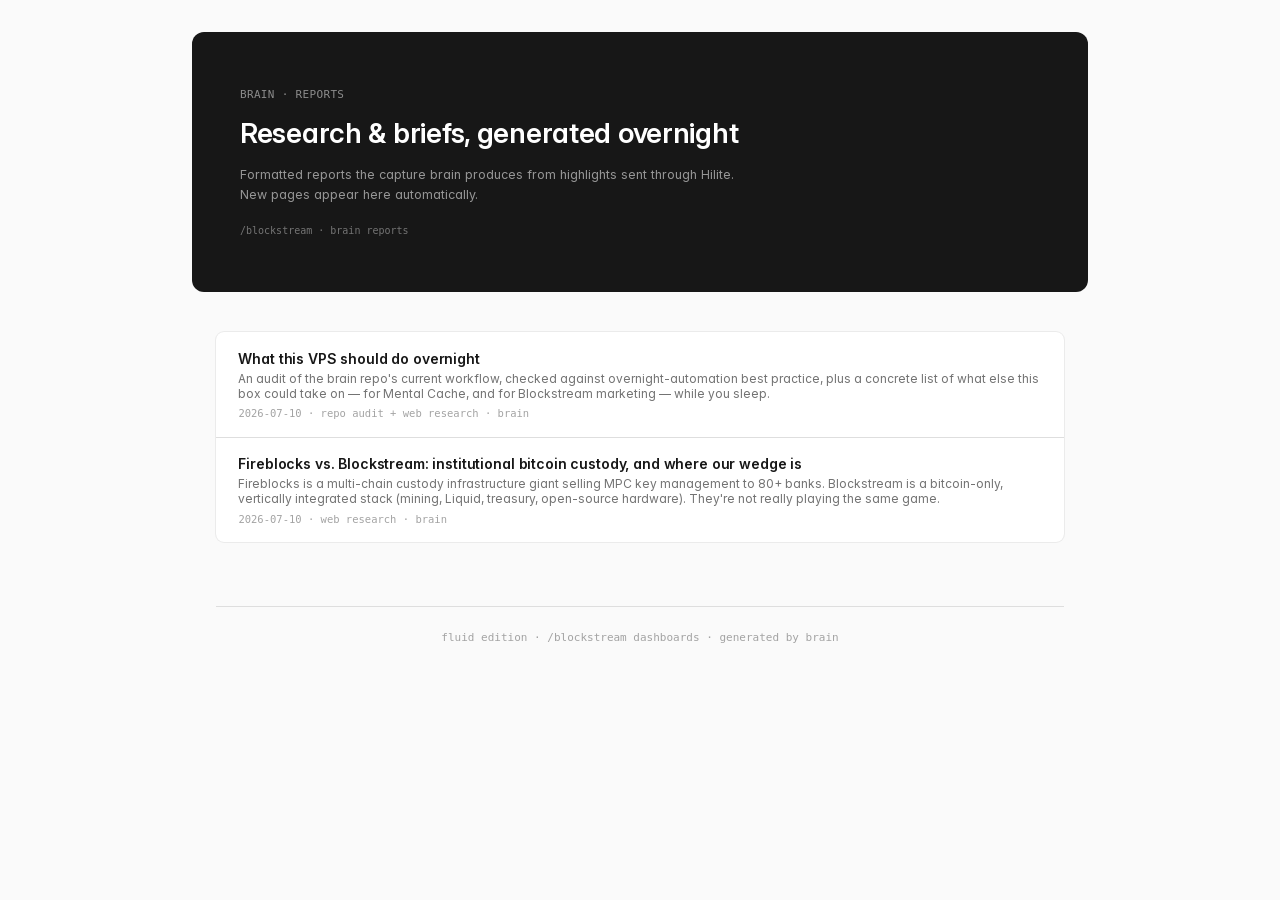
==== index.html @ e4a1ceac "report: 2026-07-10-vps-overnight-workflow" ====
<!doctype html>
<html lang="en">
<head>
  <meta charset="utf-8" />
  <meta name="viewport" content="width=device-width, initial-scale=1" />
  <title>brain reports</title>
  <link rel="stylesheet" href="/styles.css" />
</head>
<body>
  <header class="hero">
    <div class="eyebrow">BRAIN · REPORTS</div>
    <h1>Research & briefs, generated overnight</h1>
    <p class="sub">Formatted reports the capture brain produces from highlights sent through Hilite. New pages appear here automatically.</p>
    <div class="meta">/blockstream · brain reports</div>
  </header>

  <main>
    <section class="section">
      <!-- BRAIN:INDEX:START — the brain inserts <a class="index-item"> rows here, newest first -->
      <div class="index-list">
        <a class="index-item" href="/reports/2026-07-10-vps-overnight-workflow"><div class="it-title">What this VPS should do overnight</div><div class="it-sub">An audit of the brain repo&#x27;s current workflow, checked against overnight-automation best practice,
    plus a concrete list of what else this box could take on — for Mental Cache, and for Blockstream marketing —
    while you sleep.</div><div class="it-date">2026-07-10 · repo audit + web research · brain</div></a>
        <a class="index-item" href="/reports/2026-07-10-fireblocks-vs-blockstream-custody"><div class="it-title">Fireblocks vs. Blockstream: institutional bitcoin custody, and where our wedge is</div><div class="it-sub">Fireblocks is a multi-chain custody infrastructure giant selling MPC key management to 80+ banks. Blockstream is a bitcoin-only, vertically integrated stack (mining, Liquid, treasury, open-source hardware). They&#x27;re not really playing the same game.</div><div class="it-date">2026-07-10 · web research · brain</div></a>
      </div>
      <!-- BRAIN:INDEX:END -->
    </section>

    <footer>fluid edition · /blockstream dashboards · generated by brain</footer>
  </main>
</body>
</html>
---- styles.css ----
/* brain-reports — self-contained port of ad-dashboard-fluid's brief look.
   Design tokens lifted verbatim from ad-dashboard-fluid/app/globals.css and
   the component recipes from components/brief.tsx, so a report page reads
   identically to a dashboard brief. Keep this the single source of truth;
   every report links it. */

@font-face {
  font-family: "Inter";
  src: url("/fonts/InterVariable.ttf") format("truetype");
  font-weight: 100 900;
  font-display: swap;
}

:root {
  --surface-1: #fafafa;
  --surface-2: #fcfcfc;
  --surface-3: #ffffff;

  --shadow-color: rgb(0 0 0 / 0.06);
  --shadow-1: 0 0 0 1px var(--shadow-color);
  --shadow-2: 0 0 0 1px var(--shadow-color), 0 1px 1px -0.5px var(--shadow-color);
  --shadow-3: 0 0 0 1px var(--shadow-color), 0 1px 1px -0.5px var(--shadow-color),
    0 3px 3px -1.5px var(--shadow-color);

  --background: var(--surface-1);
  --foreground: #171717;
  --muted: #f4f4f5;
  --muted-foreground: #737373;
  --border: color-mix(in oklab, var(--foreground) 12%, transparent);
  --hover: rgb(0 0 0 / 0.04);

  --neutral-300: #d4d4d4;
  --neutral-400: #a3a3a3;
  --neutral-500: #737373;
  --neutral-600: #525252;

  --hero-bg: #171717;
  --prose: var(--neutral-600);

  --font-sans: "Inter", system-ui, -apple-system, sans-serif;
  --font-mono: ui-monospace, "SF Mono", "SFMono-Regular", Menlo, monospace;
}

@media (prefers-color-scheme: dark) {
  :root {
    --surface-1: #171717;
    --surface-2: #1e1e1e;
    --surface-3: #252525;

    --dm-hi-base: rgba(255, 255, 255, 0.01);
    --dm-hi-mid: rgba(255, 255, 255, 0.02);
    --dm-ring-base: rgba(255, 255, 255, 0.02);
    --dm-drop: rgba(0, 0, 0, 0.18);
    --shadow-1: inset 0 0 0 1px var(--dm-ring-base);
    --shadow-2: inset 0 1px 0 0 var(--dm-hi-base), inset 0 0 0 1px var(--dm-ring-base),
      0 1px 1px -0.5px var(--dm-drop);
    --shadow-3: inset 0 1px 0 0 var(--dm-hi-mid), inset 0 0 0 1px var(--dm-ring-base),
      0 0 0 1px rgba(0, 0, 0, 0.12), 0 1px 1px -0.5px var(--dm-drop),
      0 3px 3px -1.5px var(--dm-drop);

    --background: var(--surface-1);
    --foreground: #f5f5f5;
    --muted: var(--surface-2);
    --muted-foreground: #a3a3a3;
    --border: color-mix(in oklab, var(--foreground) 12%, transparent);
    --hover: rgb(255 255 255 / 0.06);

    --neutral-600: #d4d4d4;
    --hero-bg: var(--surface-2);
    --prose: #d4d4d4;
  }
}

* { box-sizing: border-box; }

html { -webkit-text-size-adjust: 100%; }

body {
  margin: 0;
  background: var(--background);
  color: var(--foreground);
  font-family: var(--font-sans);
  font-feature-settings: "cv11", "ss01";
  -webkit-font-smoothing: antialiased;
  text-rendering: optimizeLegibility;
}

/* ── Hero ── (brief.tsx BriefHero) */
.hero {
  position: relative;
  margin: 2rem auto 0;
  width: calc(100% - 3rem);
  max-width: 56rem;
  border-radius: 0.75rem;
  background: var(--hero-bg);
  color: #fff;
  padding: 2.25rem 1.5rem;
}
@media (min-width: 640px) {
  .hero { margin-top: 2rem; padding: 3.5rem 3rem; }
}
.hero .eyebrow {
  font-family: var(--font-mono);
  font-size: 11px;
  font-weight: 500;
  letter-spacing: 0.03em;
  color: rgba(255, 255, 255, 0.5);
}
.hero h1 {
  margin: 1rem 0 0;
  max-width: 42rem;
  font-size: 21px;
  font-weight: 600;
  line-height: 1.15;
  letter-spacing: -0.01em;
}
@media (min-width: 640px) { .hero h1 { font-size: 28px; } }
.hero .sub {
  margin: 1rem 0 0;
  max-width: 32rem;
  font-size: 12.5px;
  line-height: 1.6;
  color: rgba(255, 255, 255, 0.55);
}
.hero .chips {
  margin-top: 1.25rem;
  display: flex;
  flex-wrap: wrap;
  gap: 0.5rem;
}
.chip {
  display: inline-flex;
  align-items: center;
  gap: 0.375rem;
  border: 1px solid rgba(255, 255, 255, 0.15);
  border-radius: 9999px;
  padding: 0.25rem 0.75rem;
  font-size: 11px;
}
.chip .label { font-weight: 500; color: rgba(255, 255, 255, 0.9); }
.chip .value { color: rgba(255, 255, 255, 0.5); }
.hero .meta {
  font-family: var(--font-mono);
  margin-top: 1.25rem;
  font-size: 10px;
  color: rgba(255, 255, 255, 0.4);
}

/* ── Main ── */
main {
  margin: 0 auto;
  width: 100%;
  max-width: 56rem;
  padding: 2rem 1rem 6rem;
}
@media (min-width: 640px) { main { padding: 2.5rem 1.5rem 6rem; } }

.section { margin-bottom: 4rem; }
.section > h2 {
  margin: 0 0 1.25rem;
  font-size: 16px;
  font-weight: 600;
  letter-spacing: -0.01em;
}

/* ── Card ── */
.card {
  border-radius: 0.5rem;
  background: var(--surface-3);
  padding: 1.25rem;
  box-shadow: var(--shadow-1);
  transition: box-shadow 0.12s ease;
}
@media (min-width: 640px) { .card { padding: 1.75rem; } }
.card:hover { box-shadow: var(--shadow-3); }

.grid2 { display: grid; gap: 1rem; }
.grid3 { display: grid; gap: 1rem; }
@media (min-width: 640px) {
  .grid2 { grid-template-columns: repeat(2, 1fr); }
  .grid3 { grid-template-columns: repeat(3, 1fr); }
}

/* ── Callout ── */
.callout {
  display: flex;
  align-items: flex-start;
  gap: 0.75rem;
  border-radius: 0.5rem;
  background: var(--surface-3);
  padding: 1.25rem 1.5rem;
  box-shadow: var(--shadow-1);
}
.callout .icon { margin-top: 0.125rem; flex-shrink: 0; font-size: 14px; }
.callout .body { font-size: 12.5px; line-height: 1.6; color: var(--prose); }

/* ── Prose ── */
.prose { font-size: 13px; line-height: 1.6; color: var(--prose); }
.prose p { margin: 0 0 0.75rem; }
.prose strong { font-weight: 500; color: var(--foreground); }
.prose a { color: var(--foreground); text-underline-offset: 2px; }
.prose ul, .prose ol { margin: 0 0 0.75rem; padding-left: 1.25rem; }
.prose ul { list-style: disc; }
.prose li { margin-bottom: 0.25rem; }
.prose h3 {
  margin: 1.5rem 0 0.5rem;
  font-size: 13.5px;
  font-weight: 600;
  color: var(--foreground);
}

/* ── Table ── (brief.tsx BriefTable) */
.table-wrap {
  overflow-x: auto;
  border-radius: 0.5rem;
  background: var(--surface-3);
  box-shadow: var(--shadow-1);
}
table {
  width: 100%;
  border-collapse: collapse;
  font-size: 12.5px;
}
thead th {
  font-family: var(--font-mono);
  white-space: nowrap;
  border-bottom: 1px solid var(--border);
  padding: 0.75rem 1rem;
  text-align: left;
  font-size: 10.5px;
  font-weight: 500;
  letter-spacing: 0.03em;
  color: var(--neutral-400);
}
tbody tr {
  border-bottom: 1px solid var(--border);
  transition: background 0.08s ease;
}
tbody tr:last-child { border-bottom: none; }
tbody tr:hover { background: var(--hover); }
tbody td {
  font-family: var(--font-mono);
  white-space: nowrap;
  padding: 0.75rem 1rem;
  color: var(--prose);
}

/* ── Footer ── */
footer {
  margin-top: 2rem;
  border-top: 1px solid var(--border);
  padding-top: 1.5rem;
  text-align: center;
  font-family: var(--font-mono);
  font-size: 11px;
  color: var(--neutral-400);
}

/* ── Index list ── */
.index-list { display: flex; flex-direction: column; gap: 1px; border-radius: 0.5rem; overflow: hidden; background: var(--border); box-shadow: var(--shadow-1); }
.index-item {
  display: block;
  background: var(--surface-3);
  padding: 1.1rem 1.4rem;
  text-decoration: none;
  color: inherit;
  transition: background 0.1s ease;
}
.index-item:hover { background: var(--hover); }
.index-item .it-title { font-size: 14px; font-weight: 600; letter-spacing: -0.01em; }
.index-item .it-sub { margin-top: 0.25rem; font-size: 12px; color: var(--muted-foreground); }
.index-item .it-date { font-family: var(--font-mono); font-size: 10.5px; color: var(--neutral-400); margin-top: 0.4rem; }
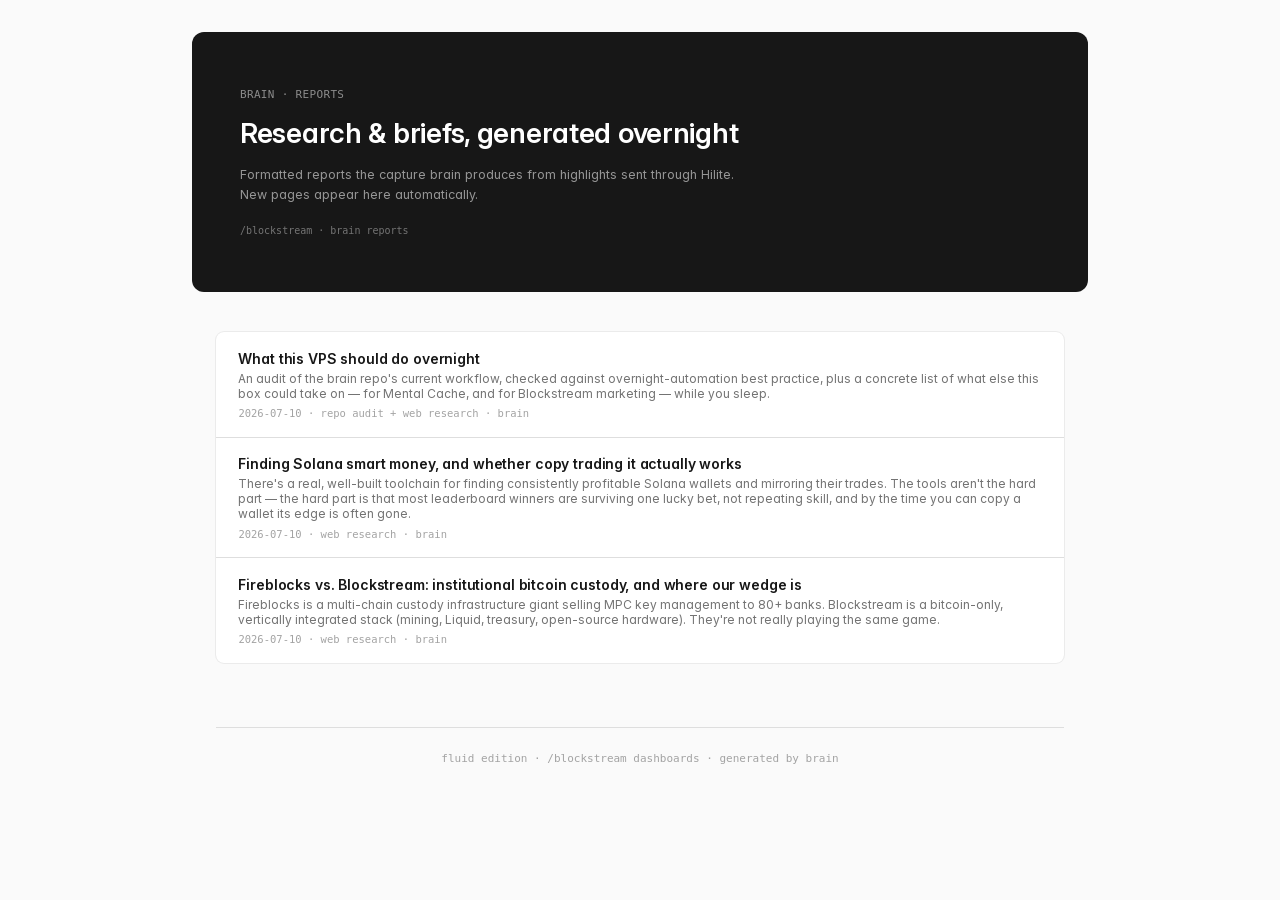
==== commit 5c90da34: "report: 2026-07-10-solana-smart-money-copy-trading" ====
--- a/index.html
+++ b/index.html
@@ -21,6 +21,7 @@
         <a class="index-item" href="/reports/2026-07-10-vps-overnight-workflow"><div class="it-title">What this VPS should do overnight</div><div class="it-sub">An audit of the brain repo&#x27;s current workflow, checked against overnight-automation best practice,
     plus a concrete list of what else this box could take on — for Mental Cache, and for Blockstream marketing —
     while you sleep.</div><div class="it-date">2026-07-10 · repo audit + web research · brain</div></a>
+        <a class="index-item" href="/reports/2026-07-10-solana-smart-money-copy-trading"><div class="it-title">Finding Solana smart money, and whether copy trading it actually works</div><div class="it-sub">There&#x27;s a real, well-built toolchain for finding consistently profitable Solana wallets and mirroring their trades. The tools aren&#x27;t the hard part — the hard part is that most leaderboard winners are surviving one lucky bet, not repeating skill, and by the time you can copy a wallet its edge is often gone.</div><div class="it-date">2026-07-10 · web research · brain</div></a>
         <a class="index-item" href="/reports/2026-07-10-fireblocks-vs-blockstream-custody"><div class="it-title">Fireblocks vs. Blockstream: institutional bitcoin custody, and where our wedge is</div><div class="it-sub">Fireblocks is a multi-chain custody infrastructure giant selling MPC key management to 80+ banks. Blockstream is a bitcoin-only, vertically integrated stack (mining, Liquid, treasury, open-source hardware). They&#x27;re not really playing the same game.</div><div class="it-date">2026-07-10 · web research · brain</div></a>
       </div>
       <!-- BRAIN:INDEX:END -->
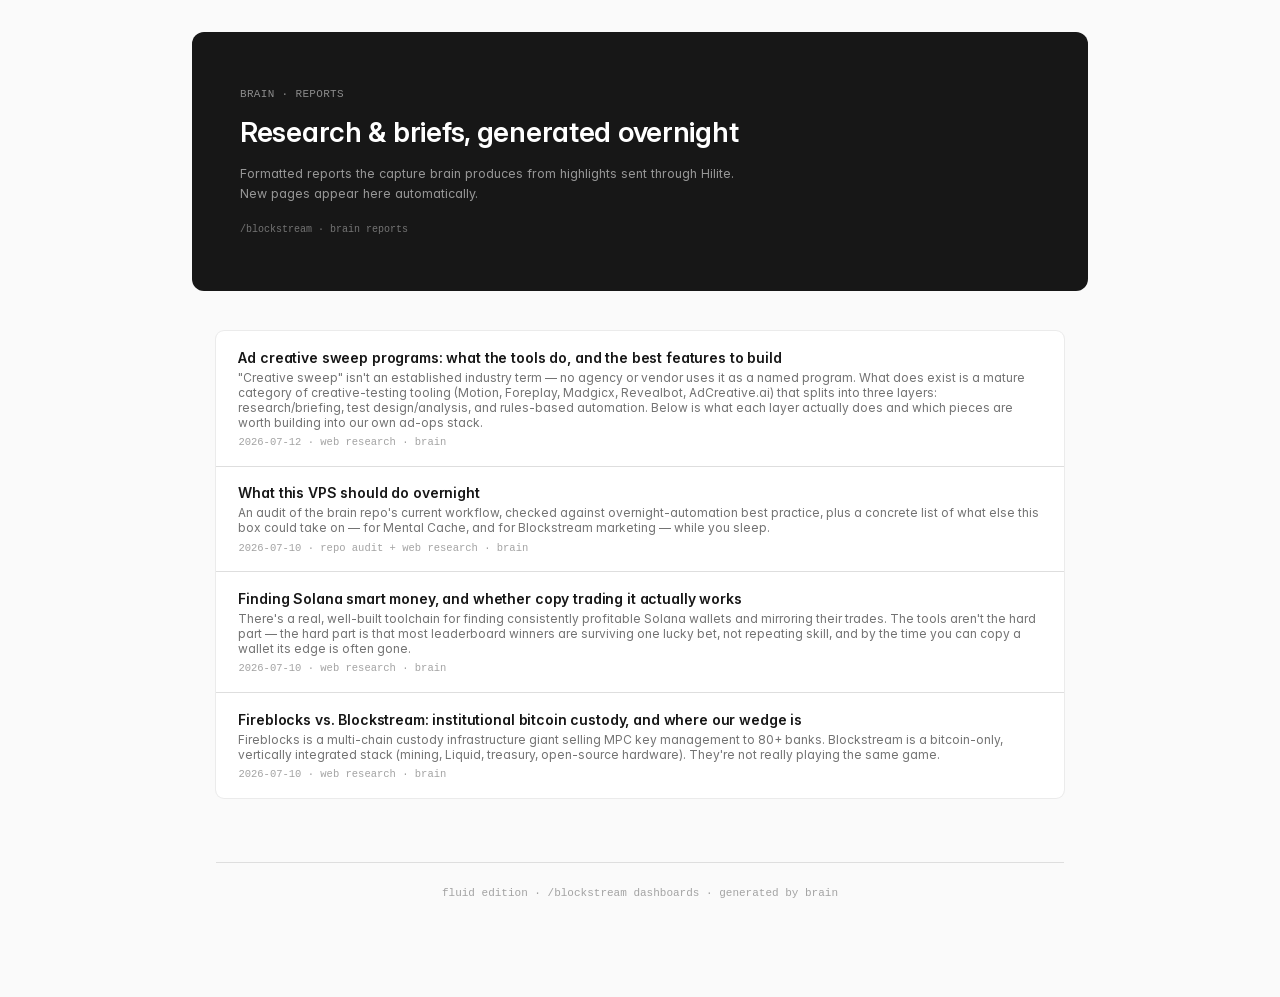
==== commit f97017d7: "report: 2026-07-12-ad-creative-sweep-programs" ====
--- a/index.html
+++ b/index.html
@@ -18,6 +18,7 @@
     <section class="section">
       <!-- BRAIN:INDEX:START — the brain inserts <a class="index-item"> rows here, newest first -->
       <div class="index-list">
+        <a class="index-item" href="/reports/2026-07-12-ad-creative-sweep-programs"><div class="it-title">Ad creative sweep programs: what the tools do, and the best features to build</div><div class="it-sub">&quot;Creative sweep&quot; isn&#x27;t an established industry term — no agency or vendor uses it as a named program. What does exist is a mature category of creative-testing tooling (Motion, Foreplay, Madgicx, Revealbot, AdCreative.ai) that splits into three layers: research/briefing, test design/analysis, and rules-based automation. Below is what each layer actually does and which pieces are worth building into our own ad-ops stack.</div><div class="it-date">2026-07-12 · web research · brain</div></a>
         <a class="index-item" href="/reports/2026-07-10-vps-overnight-workflow"><div class="it-title">What this VPS should do overnight</div><div class="it-sub">An audit of the brain repo&#x27;s current workflow, checked against overnight-automation best practice,
     plus a concrete list of what else this box could take on — for Mental Cache, and for Blockstream marketing —
     while you sleep.</div><div class="it-date">2026-07-10 · repo audit + web research · brain</div></a>
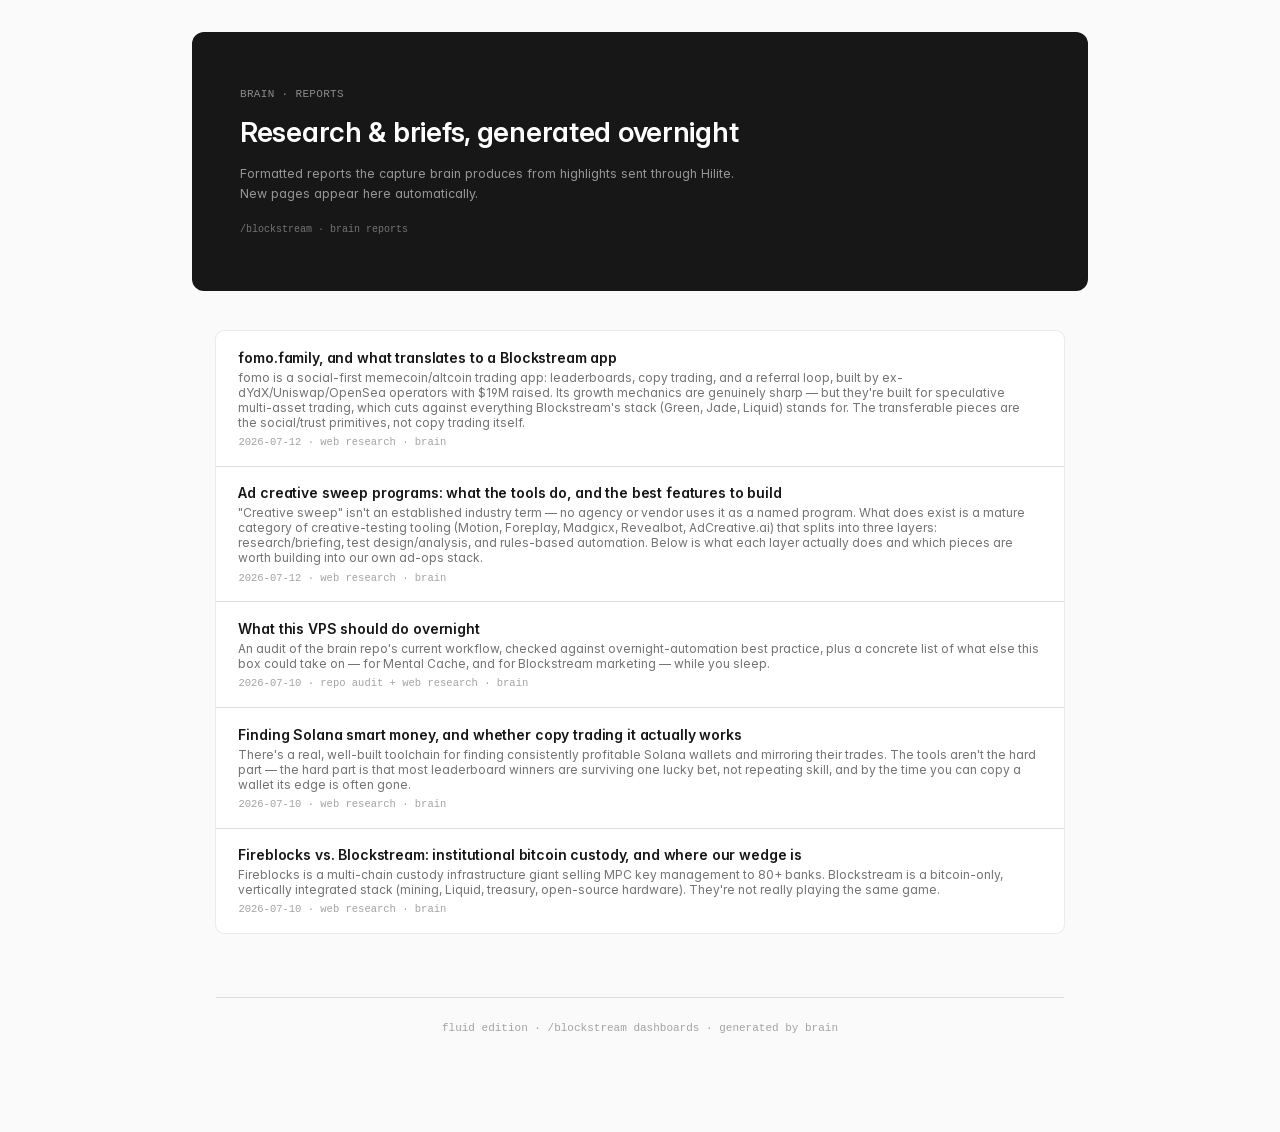
==== commit 2daa7e0c: "report: 2026-07-12-fomo-family-for-blockstream" ====
--- a/index.html
+++ b/index.html
@@ -18,6 +18,7 @@
     <section class="section">
       <!-- BRAIN:INDEX:START — the brain inserts <a class="index-item"> rows here, newest first -->
       <div class="index-list">
+        <a class="index-item" href="/reports/2026-07-12-fomo-family-for-blockstream"><div class="it-title">fomo.family, and what translates to a Blockstream app</div><div class="it-sub">fomo is a social-first memecoin/altcoin trading app: leaderboards, copy trading, and a referral loop, built by ex-dYdX/Uniswap/OpenSea operators with $19M raised. Its growth mechanics are genuinely sharp — but they&#x27;re built for speculative multi-asset trading, which cuts against everything Blockstream&#x27;s stack (Green, Jade, Liquid) stands for. The transferable pieces are the social/trust primitives, not copy trading itself.</div><div class="it-date">2026-07-12 · web research · brain</div></a>
         <a class="index-item" href="/reports/2026-07-12-ad-creative-sweep-programs"><div class="it-title">Ad creative sweep programs: what the tools do, and the best features to build</div><div class="it-sub">&quot;Creative sweep&quot; isn&#x27;t an established industry term — no agency or vendor uses it as a named program. What does exist is a mature category of creative-testing tooling (Motion, Foreplay, Madgicx, Revealbot, AdCreative.ai) that splits into three layers: research/briefing, test design/analysis, and rules-based automation. Below is what each layer actually does and which pieces are worth building into our own ad-ops stack.</div><div class="it-date">2026-07-12 · web research · brain</div></a>
         <a class="index-item" href="/reports/2026-07-10-vps-overnight-workflow"><div class="it-title">What this VPS should do overnight</div><div class="it-sub">An audit of the brain repo&#x27;s current workflow, checked against overnight-automation best practice,
     plus a concrete list of what else this box could take on — for Mental Cache, and for Blockstream marketing —
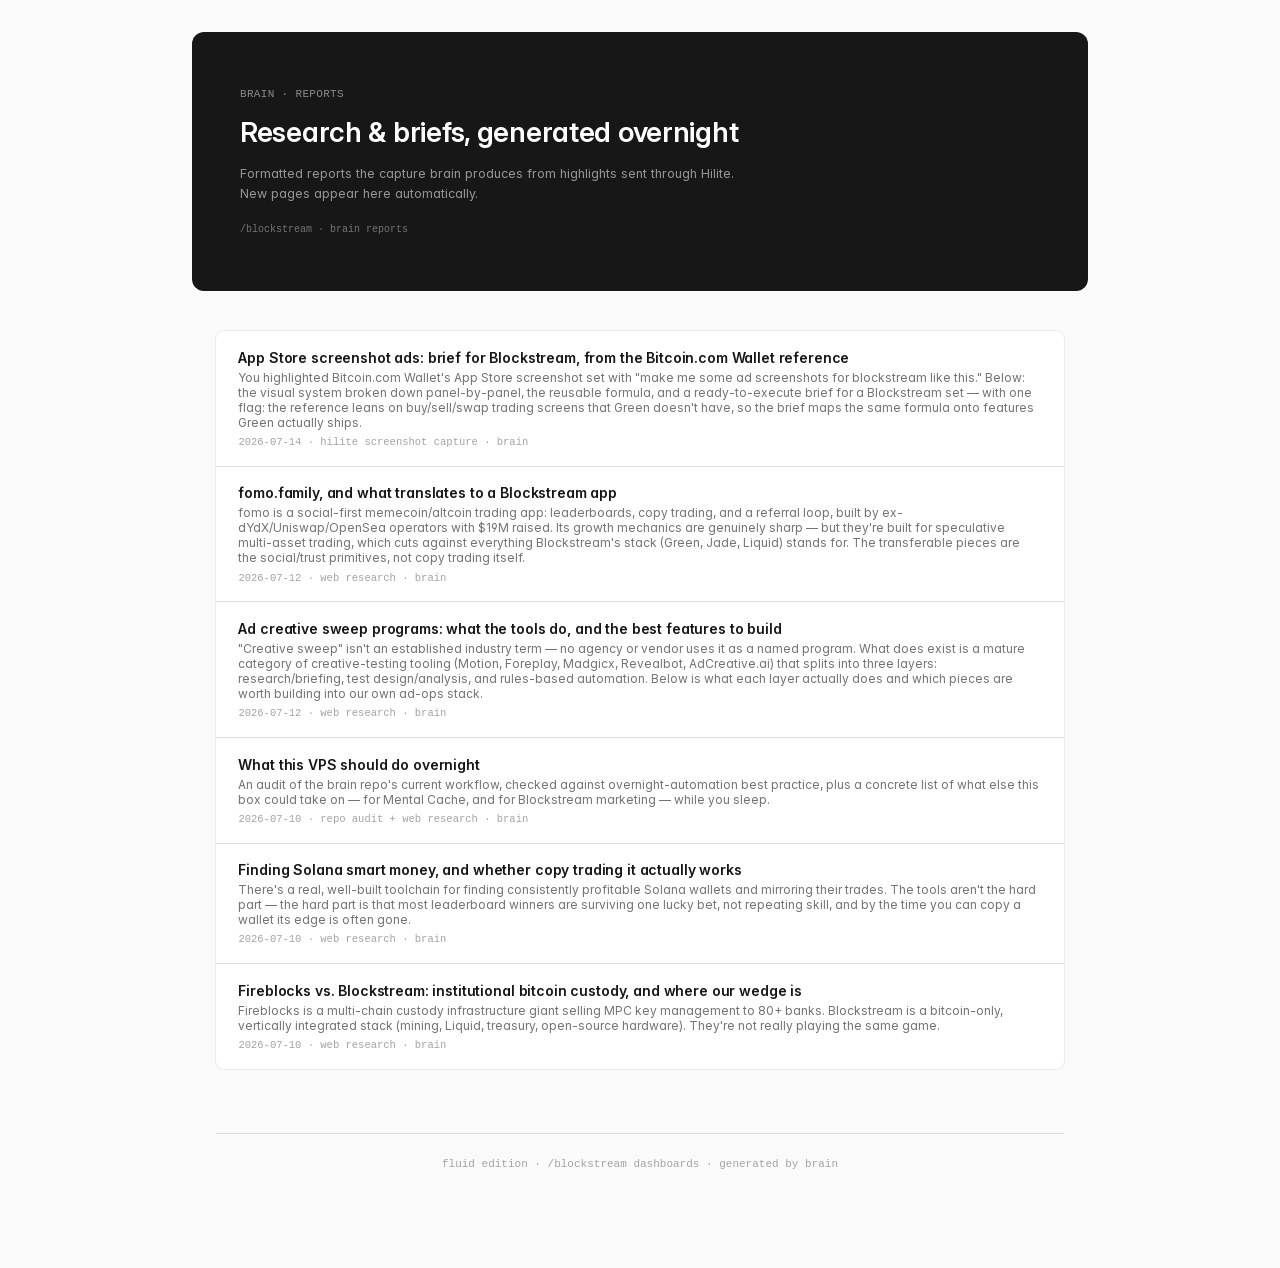
==== commit 11a03c1f: "report: 2026-07-14-blockstream-wallet-ad-screenshots" ====
--- a/index.html
+++ b/index.html
@@ -18,6 +18,7 @@
     <section class="section">
       <!-- BRAIN:INDEX:START — the brain inserts <a class="index-item"> rows here, newest first -->
       <div class="index-list">
+        <a class="index-item" href="/reports/2026-07-14-blockstream-wallet-ad-screenshots"><div class="it-title">App Store screenshot ads: brief for Blockstream, from the Bitcoin.com Wallet reference</div><div class="it-sub">You highlighted Bitcoin.com Wallet&#x27;s App Store screenshot set with &quot;make me some ad screenshots for blockstream like this.&quot; Below: the visual system broken down panel-by-panel, the reusable formula, and a ready-to-execute brief for a Blockstream set — with one flag: the reference leans on buy/sell/swap trading screens that Green doesn&#x27;t have, so the brief maps the same formula onto features Green actually ships.</div><div class="it-date">2026-07-14 · hilite screenshot capture · brain</div></a>
         <a class="index-item" href="/reports/2026-07-12-fomo-family-for-blockstream"><div class="it-title">fomo.family, and what translates to a Blockstream app</div><div class="it-sub">fomo is a social-first memecoin/altcoin trading app: leaderboards, copy trading, and a referral loop, built by ex-dYdX/Uniswap/OpenSea operators with $19M raised. Its growth mechanics are genuinely sharp — but they&#x27;re built for speculative multi-asset trading, which cuts against everything Blockstream&#x27;s stack (Green, Jade, Liquid) stands for. The transferable pieces are the social/trust primitives, not copy trading itself.</div><div class="it-date">2026-07-12 · web research · brain</div></a>
         <a class="index-item" href="/reports/2026-07-12-ad-creative-sweep-programs"><div class="it-title">Ad creative sweep programs: what the tools do, and the best features to build</div><div class="it-sub">&quot;Creative sweep&quot; isn&#x27;t an established industry term — no agency or vendor uses it as a named program. What does exist is a mature category of creative-testing tooling (Motion, Foreplay, Madgicx, Revealbot, AdCreative.ai) that splits into three layers: research/briefing, test design/analysis, and rules-based automation. Below is what each layer actually does and which pieces are worth building into our own ad-ops stack.</div><div class="it-date">2026-07-12 · web research · brain</div></a>
         <a class="index-item" href="/reports/2026-07-10-vps-overnight-workflow"><div class="it-title">What this VPS should do overnight</div><div class="it-sub">An audit of the brain repo&#x27;s current workflow, checked against overnight-automation best practice,
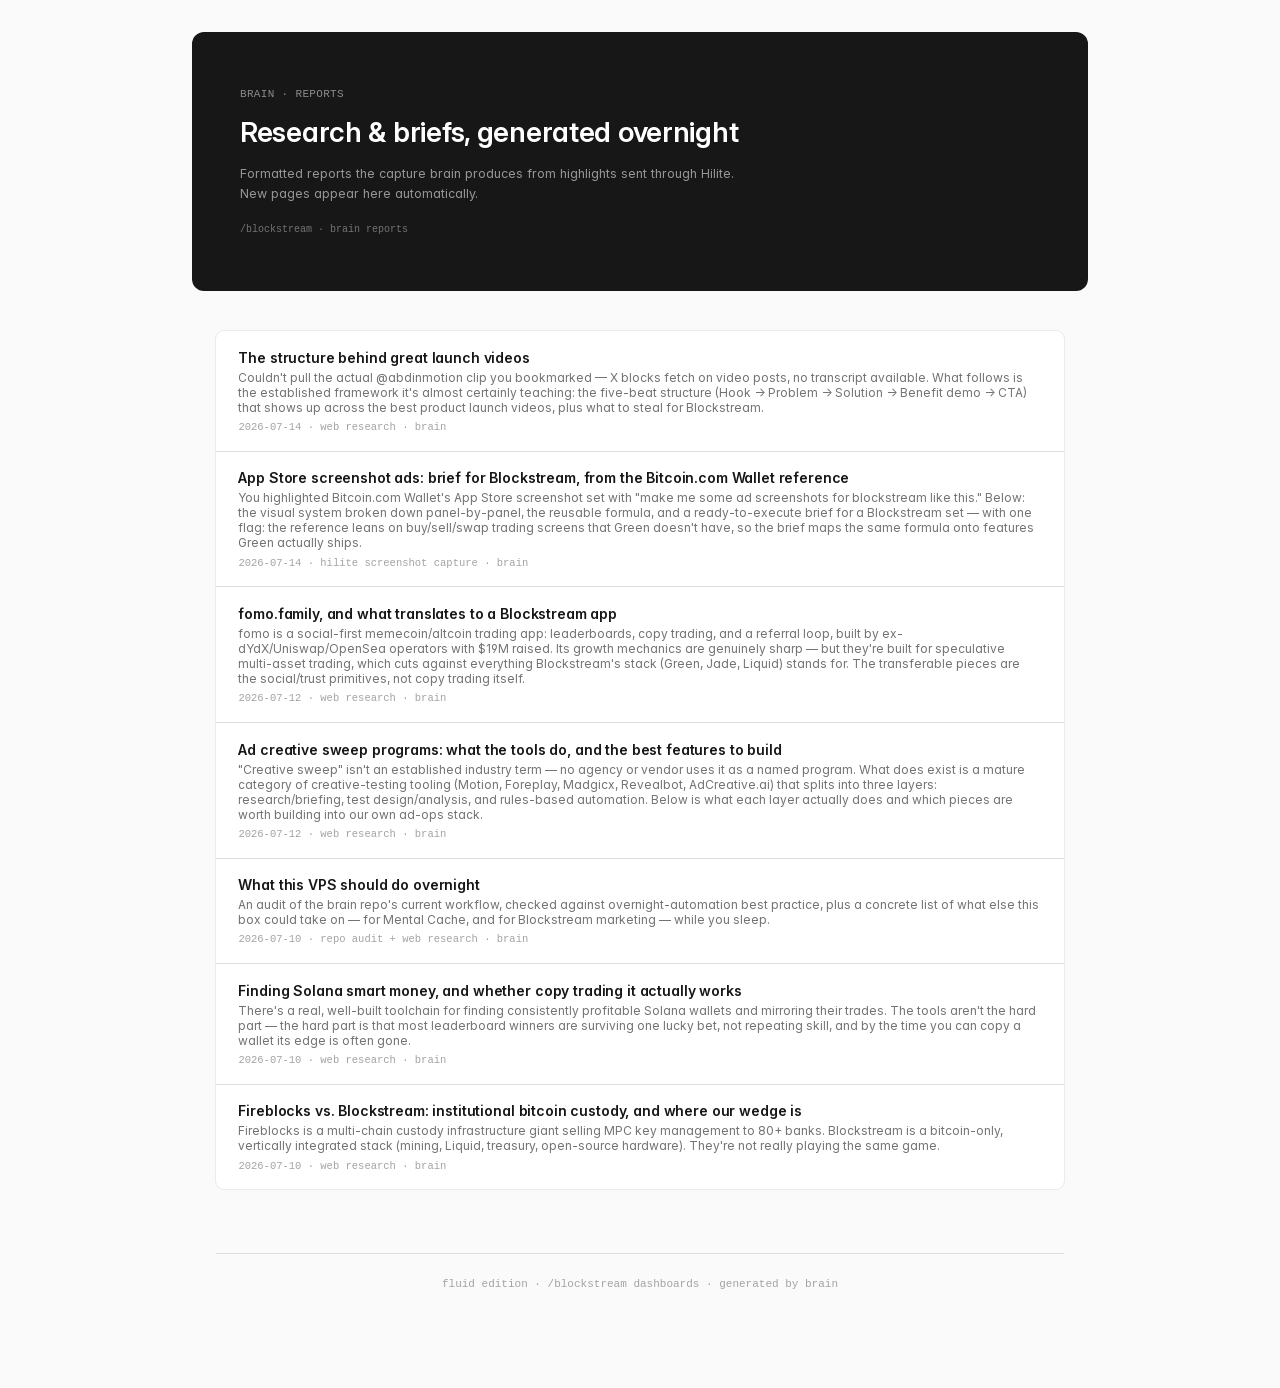
==== commit 8618828d: "report: 2026-07-14-launch-video-structure" ====
--- a/index.html
+++ b/index.html
@@ -18,6 +18,7 @@
     <section class="section">
       <!-- BRAIN:INDEX:START — the brain inserts <a class="index-item"> rows here, newest first -->
       <div class="index-list">
+        <a class="index-item" href="/reports/2026-07-14-launch-video-structure"><div class="it-title">The structure behind great launch videos</div><div class="it-sub">Couldn&#x27;t pull the actual @abdinmotion clip you bookmarked — X blocks fetch on video posts, no transcript available. What follows is the established framework it&#x27;s almost certainly teaching: the five-beat structure (Hook → Problem → Solution → Benefit demo → CTA) that shows up across the best product launch videos, plus what to steal for Blockstream.</div><div class="it-date">2026-07-14 · web research · brain</div></a>
         <a class="index-item" href="/reports/2026-07-14-blockstream-wallet-ad-screenshots"><div class="it-title">App Store screenshot ads: brief for Blockstream, from the Bitcoin.com Wallet reference</div><div class="it-sub">You highlighted Bitcoin.com Wallet&#x27;s App Store screenshot set with &quot;make me some ad screenshots for blockstream like this.&quot; Below: the visual system broken down panel-by-panel, the reusable formula, and a ready-to-execute brief for a Blockstream set — with one flag: the reference leans on buy/sell/swap trading screens that Green doesn&#x27;t have, so the brief maps the same formula onto features Green actually ships.</div><div class="it-date">2026-07-14 · hilite screenshot capture · brain</div></a>
         <a class="index-item" href="/reports/2026-07-12-fomo-family-for-blockstream"><div class="it-title">fomo.family, and what translates to a Blockstream app</div><div class="it-sub">fomo is a social-first memecoin/altcoin trading app: leaderboards, copy trading, and a referral loop, built by ex-dYdX/Uniswap/OpenSea operators with $19M raised. Its growth mechanics are genuinely sharp — but they&#x27;re built for speculative multi-asset trading, which cuts against everything Blockstream&#x27;s stack (Green, Jade, Liquid) stands for. The transferable pieces are the social/trust primitives, not copy trading itself.</div><div class="it-date">2026-07-12 · web research · brain</div></a>
         <a class="index-item" href="/reports/2026-07-12-ad-creative-sweep-programs"><div class="it-title">Ad creative sweep programs: what the tools do, and the best features to build</div><div class="it-sub">&quot;Creative sweep&quot; isn&#x27;t an established industry term — no agency or vendor uses it as a named program. What does exist is a mature category of creative-testing tooling (Motion, Foreplay, Madgicx, Revealbot, AdCreative.ai) that splits into three layers: research/briefing, test design/analysis, and rules-based automation. Below is what each layer actually does and which pieces are worth building into our own ad-ops stack.</div><div class="it-date">2026-07-12 · web research · brain</div></a>
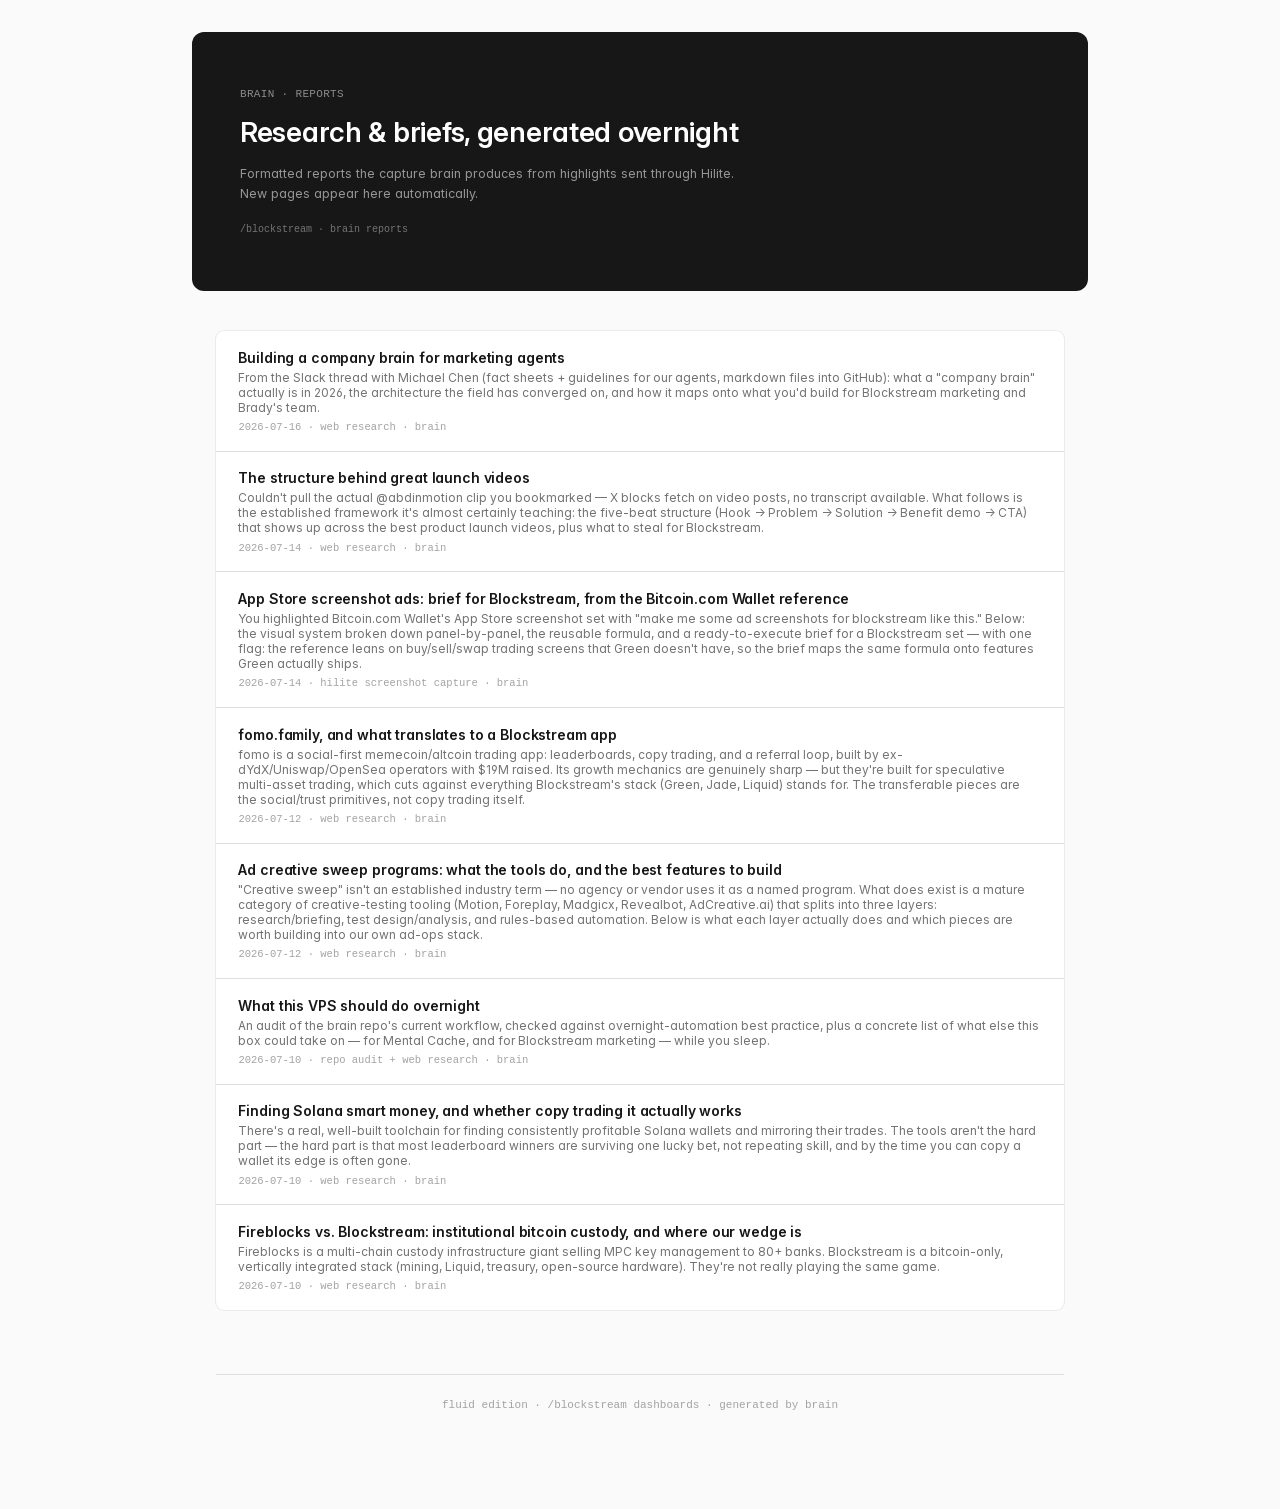
==== commit ff7c2f52: "report: 2026-07-16-company-brain-for-agents" ====
--- a/index.html
+++ b/index.html
@@ -18,6 +18,9 @@
     <section class="section">
       <!-- BRAIN:INDEX:START — the brain inserts <a class="index-item"> rows here, newest first -->
       <div class="index-list">
+        <a class="index-item" href="/reports/2026-07-16-company-brain-for-agents"><div class="it-title">Building a company brain for marketing agents</div><div class="it-sub">From the Slack thread with Michael Chen (fact sheets + guidelines for our agents, markdown files
+    into GitHub): what a &quot;company brain&quot; actually is in 2026, the architecture the field has converged on, and how
+    it maps onto what you&#x27;d build for Blockstream marketing and Brady&#x27;s team.</div><div class="it-date">2026-07-16 · web research · brain</div></a>
         <a class="index-item" href="/reports/2026-07-14-launch-video-structure"><div class="it-title">The structure behind great launch videos</div><div class="it-sub">Couldn&#x27;t pull the actual @abdinmotion clip you bookmarked — X blocks fetch on video posts, no transcript available. What follows is the established framework it&#x27;s almost certainly teaching: the five-beat structure (Hook → Problem → Solution → Benefit demo → CTA) that shows up across the best product launch videos, plus what to steal for Blockstream.</div><div class="it-date">2026-07-14 · web research · brain</div></a>
         <a class="index-item" href="/reports/2026-07-14-blockstream-wallet-ad-screenshots"><div class="it-title">App Store screenshot ads: brief for Blockstream, from the Bitcoin.com Wallet reference</div><div class="it-sub">You highlighted Bitcoin.com Wallet&#x27;s App Store screenshot set with &quot;make me some ad screenshots for blockstream like this.&quot; Below: the visual system broken down panel-by-panel, the reusable formula, and a ready-to-execute brief for a Blockstream set — with one flag: the reference leans on buy/sell/swap trading screens that Green doesn&#x27;t have, so the brief maps the same formula onto features Green actually ships.</div><div class="it-date">2026-07-14 · hilite screenshot capture · brain</div></a>
         <a class="index-item" href="/reports/2026-07-12-fomo-family-for-blockstream"><div class="it-title">fomo.family, and what translates to a Blockstream app</div><div class="it-sub">fomo is a social-first memecoin/altcoin trading app: leaderboards, copy trading, and a referral loop, built by ex-dYdX/Uniswap/OpenSea operators with $19M raised. Its growth mechanics are genuinely sharp — but they&#x27;re built for speculative multi-asset trading, which cuts against everything Blockstream&#x27;s stack (Green, Jade, Liquid) stands for. The transferable pieces are the social/trust primitives, not copy trading itself.</div><div class="it-date">2026-07-12 · web research · brain</div></a>
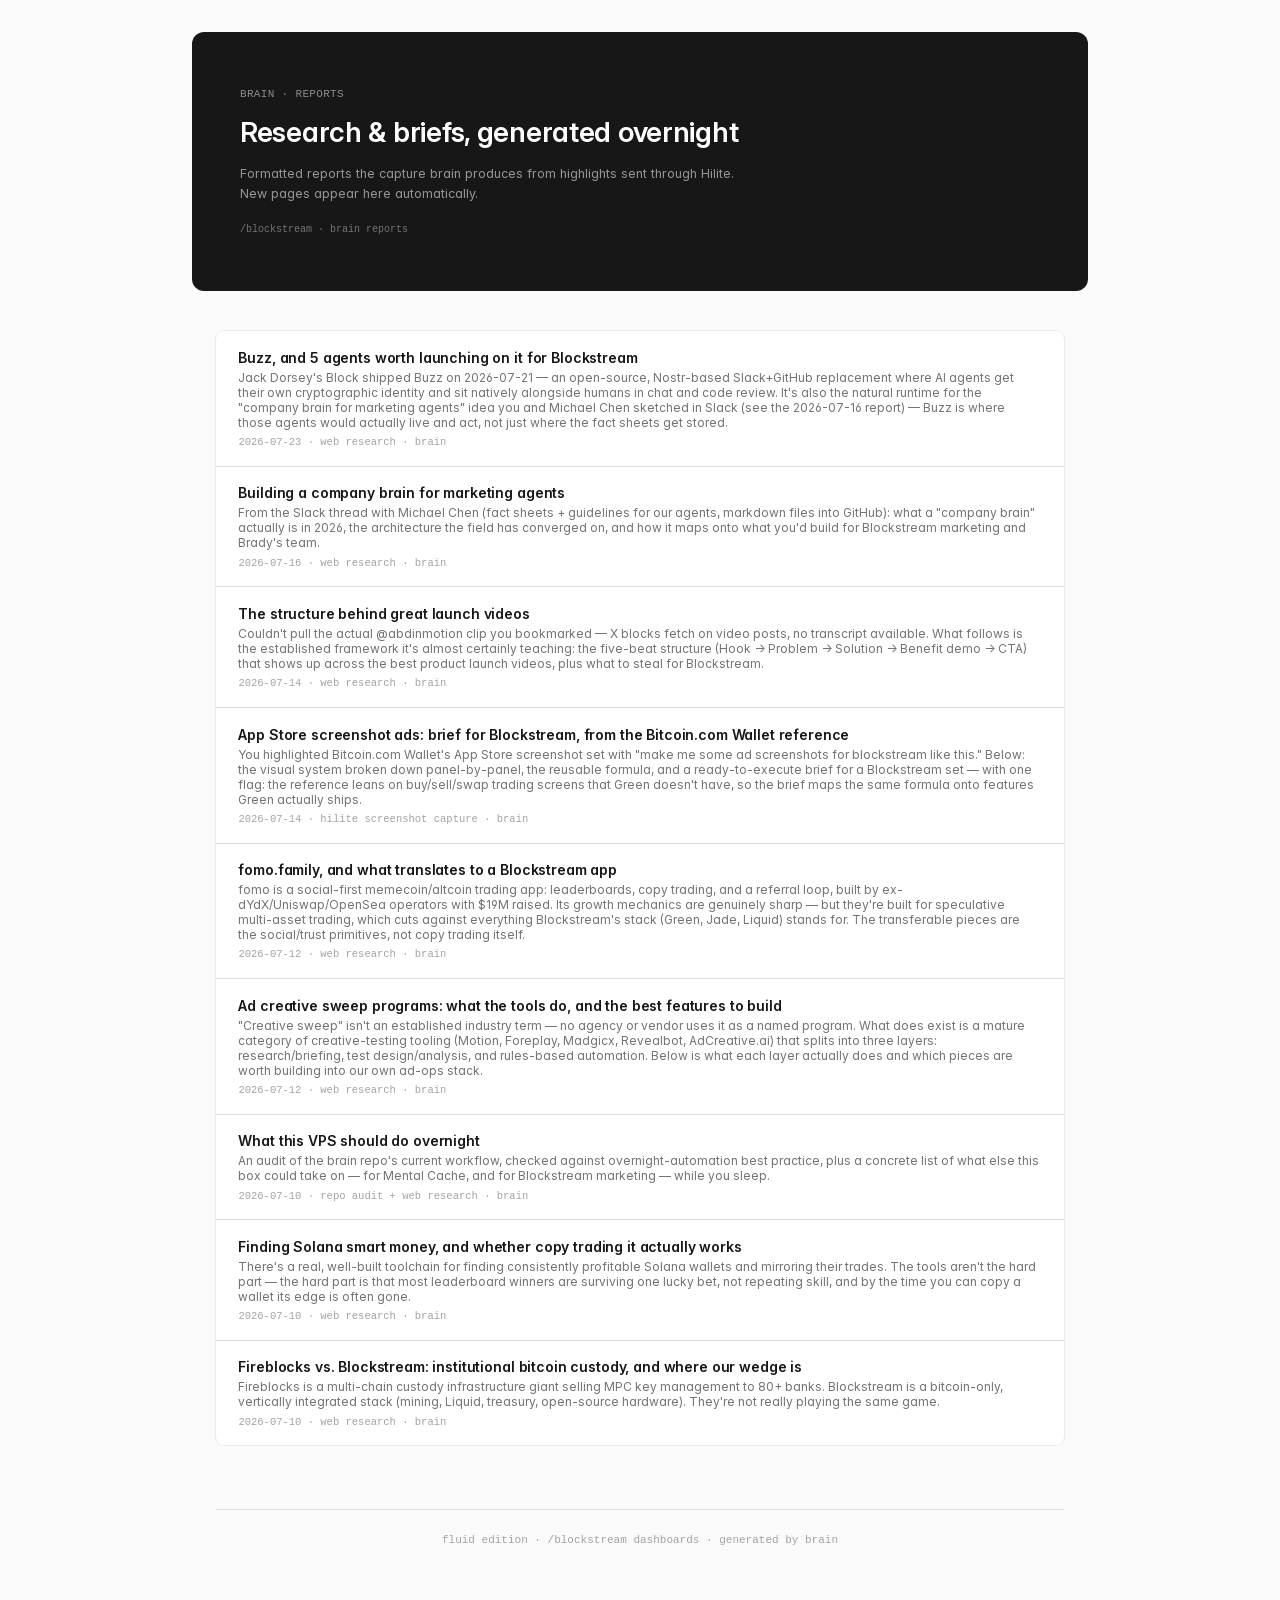
==== commit d7cc2ddc: "report: 2026-07-23-buzz-agents-for-blockstream" ====
--- a/index.html
+++ b/index.html
@@ -18,6 +18,11 @@
     <section class="section">
       <!-- BRAIN:INDEX:START — the brain inserts <a class="index-item"> rows here, newest first -->
       <div class="index-list">
+        <a class="index-item" href="/reports/2026-07-23-buzz-agents-for-blockstream"><div class="it-title">Buzz, and 5 agents worth launching on it for Blockstream</div><div class="it-sub">Jack Dorsey&#x27;s Block shipped Buzz on 2026-07-21 — an open-source, Nostr-based Slack+GitHub
+    replacement where AI agents get their own cryptographic identity and sit natively alongside humans in chat and
+    code review. It&#x27;s also the natural runtime for the &quot;company brain for marketing agents&quot; idea you and Michael
+    Chen sketched in Slack (see the 2026-07-16 report) — Buzz is where those agents would actually live and act,
+    not just where the fact sheets get stored.</div><div class="it-date">2026-07-23 · web research · brain</div></a>
         <a class="index-item" href="/reports/2026-07-16-company-brain-for-agents"><div class="it-title">Building a company brain for marketing agents</div><div class="it-sub">From the Slack thread with Michael Chen (fact sheets + guidelines for our agents, markdown files
     into GitHub): what a &quot;company brain&quot; actually is in 2026, the architecture the field has converged on, and how
     it maps onto what you&#x27;d build for Blockstream marketing and Brady&#x27;s team.</div><div class="it-date">2026-07-16 · web research · brain</div></a>
